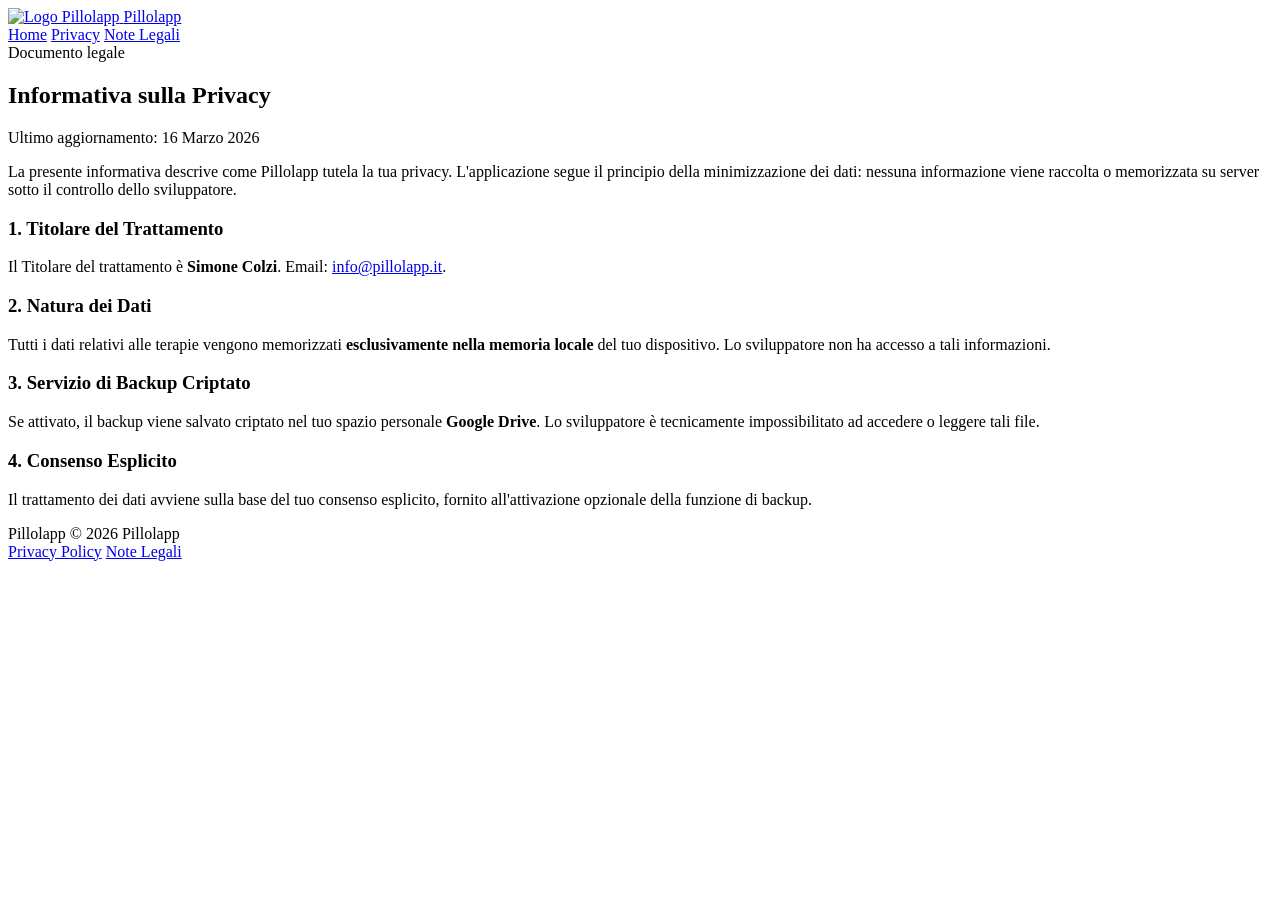
==== privacy.html @ 1ea66886 "Add files via upload" ====
<!DOCTYPE html>
<html lang="it">
<head>
    <meta charset="UTF-8">
    <meta name="viewport" content="width=device-width, initial-scale=1.0">
    <title>Pillolapp - Privacy Policy</title>
    <meta name="robots" content="noindex, nofollow">
    <link rel="stylesheet" href="style.css">
</head>
<body>

<nav>
    <a href="index.html" class="logo-container">
        <img src="icona-pillolapp.png" alt="Logo Pillolapp" class="logo-icon">
        <span class="logo-text">Pillolapp</span>
    </a>
    <div class="nav-links">
        <a href="index.html">Home</a>
        <a href="privacy.html">Privacy</a>
        <a href="legale.html">Note Legali</a>
    </div>
</nav>

<div class="prose-container">
    <div class="prose-header">
        <span class="section-label">Documento legale</span>
        <h2>Informativa sulla Privacy</h2>
        <span class="date-badge">Ultimo aggiornamento: 16 Marzo 2026</span>
    </div>

    <div class="prose">
        <p>La presente informativa descrive come Pillolapp tutela la tua privacy. L'applicazione segue il principio della minimizzazione dei dati: nessuna informazione viene raccolta o memorizzata su server sotto il controllo dello sviluppatore.</p>

        <h3>1. Titolare del Trattamento</h3>
        <p>Il Titolare del trattamento è <strong>Simone Colzi</strong>. Email: <a href="mailto:info@pillolapp.it">info@pillolapp.it</a>.</p>

        <h3>2. Natura dei Dati</h3>
        <p>Tutti i dati relativi alle terapie vengono memorizzati <strong>esclusivamente nella memoria locale</strong> del tuo dispositivo. Lo sviluppatore non ha accesso a tali informazioni.</p>

        <h3>3. Servizio di Backup Criptato</h3>
        <p>Se attivato, il backup viene salvato criptato nel tuo spazio personale <strong>Google Drive</strong>. Lo sviluppatore è tecnicamente impossibilitato ad accedere o leggere tali file.</p>

        <h3>4. Consenso Esplicito</h3>
        <p>Il trattamento dei dati avviene sulla base del tuo consenso esplicito, fornito all'attivazione opzionale della funzione di backup.</p>
    </div>
</div>

<footer>
    <div class="footer-inner">
        <span class="footer-logo">Pillolapp</span>
        <span>&copy; 2026 Pillolapp</span>
        <div class="footer-links">
            <a href="privacy.html">Privacy Policy</a>
            <a href="legale.html">Note Legali</a>
        </div>
    </div>
</footer>

</body>
</html>
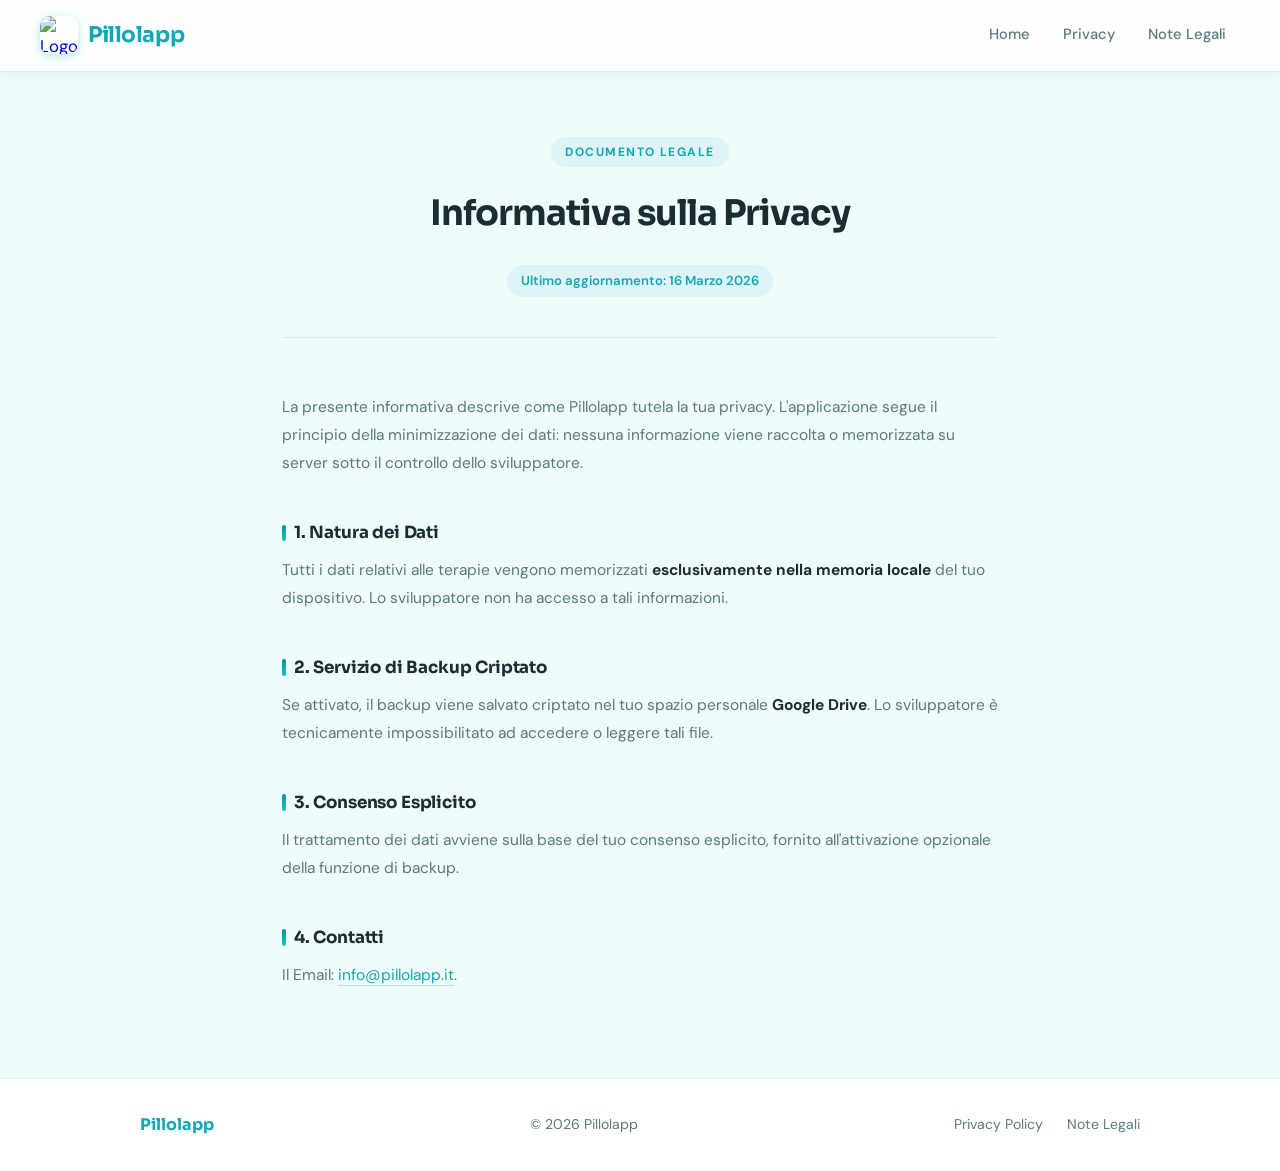
==== commit a58c5149: "Update privacy.html" ====
--- a/privacy.html
+++ b/privacy.html
@@ -31,17 +31,19 @@
     <div class="prose">
         <p>La presente informativa descrive come Pillolapp tutela la tua privacy. L'applicazione segue il principio della minimizzazione dei dati: nessuna informazione viene raccolta o memorizzata su server sotto il controllo dello sviluppatore.</p>
 
-        <h3>1. Titolare del Trattamento</h3>
-        <p>Il Titolare del trattamento è <strong>Simone Colzi</strong>. Email: <a href="mailto:info@pillolapp.it">info@pillolapp.it</a>.</p>
-
-        <h3>2. Natura dei Dati</h3>
+        <h3>1. Natura dei Dati</h3>
         <p>Tutti i dati relativi alle terapie vengono memorizzati <strong>esclusivamente nella memoria locale</strong> del tuo dispositivo. Lo sviluppatore non ha accesso a tali informazioni.</p>
 
-        <h3>3. Servizio di Backup Criptato</h3>
+        <h3>2. Servizio di Backup Criptato</h3>
         <p>Se attivato, il backup viene salvato criptato nel tuo spazio personale <strong>Google Drive</strong>. Lo sviluppatore è tecnicamente impossibilitato ad accedere o leggere tali file.</p>
 
-        <h3>4. Consenso Esplicito</h3>
+        <h3>3. Consenso Esplicito</h3>
         <p>Il trattamento dei dati avviene sulla base del tuo consenso esplicito, fornito all'attivazione opzionale della funzione di backup.</p>
+
+        <h3>4. Contatti</h3>
+        <p>Il Email: <a href="mailto:info@pillolapp.it">info@pillolapp.it</a>.</p>
+
+        
     </div>
 </div>
 
--- a/style.css
+++ b/style.css
@@ -0,0 +1,669 @@
+@import url('https://fonts.googleapis.com/css2?family=Sora:wght@300;400;600;700;800&family=DM+Sans:ital,wght@0,300;0,400;0,500;1,300&display=swap');
+
+:root {
+    --primary: #0fa8b4;
+    --primary-dark: #0b8a94;
+    --accent: #0de8d8;
+    --accent-soft: #a8f4ef;
+    --bg: #f0fbfc;
+    --surface: #ffffff;
+    --text: #1a2e32;
+    --text-muted: #5a7a80;
+    --border: rgba(15, 168, 180, 0.15);
+    --gradient: linear-gradient(135deg, #0b8a94 0%, #0fa8b4 45%, #12cfc0 100%);
+    --gradient-soft: linear-gradient(135deg, #e0f9f9 0%, #f0fbfc 100%);
+    --glow: 0 0 40px rgba(15, 168, 180, 0.25);
+    --shadow-sm: 0 2px 12px rgba(11, 138, 148, 0.08);
+    --shadow-md: 0 8px 32px rgba(11, 138, 148, 0.14);
+    --shadow-lg: 0 20px 60px rgba(11, 138, 148, 0.18);
+}
+
+*, *::before, *::after { box-sizing: border-box; margin: 0; padding: 0; }
+
+html { scroll-behavior: smooth; }
+
+body {
+    font-family: 'DM Sans', sans-serif;
+    font-size: 1.05rem;
+    line-height: 1.75;
+    color: var(--text);
+    background: var(--bg);
+    overflow-x: hidden;
+}
+
+/* ── NAVBAR ── */
+nav {
+    background: rgba(255,255,255,0.85);
+    backdrop-filter: blur(16px);
+    -webkit-backdrop-filter: blur(16px);
+    padding: 1rem 2.5rem;
+    display: flex;
+    justify-content: space-between;
+    align-items: center;
+    position: sticky;
+    top: 0;
+    z-index: 1000;
+    border-bottom: 1px solid var(--border);
+    box-shadow: var(--shadow-sm);
+}
+
+.logo-container {
+    display: flex;
+    align-items: center;
+    text-decoration: none;
+    gap: 10px;
+}
+
+.logo-icon {
+    width: 38px;
+    height: 38px;
+    border-radius: 10px;
+    object-fit: contain;
+    box-shadow: 0 2px 10px rgba(15,168,180,0.3);
+}
+
+.logo-text {
+    font-family: 'Sora', sans-serif;
+    font-size: 1.35rem;
+    font-weight: 700;
+    color: var(--primary);
+    letter-spacing: -0.02em;
+}
+
+.nav-links {
+    display: flex;
+    gap: 0.25rem;
+}
+
+.nav-links a {
+    text-decoration: none;
+    color: var(--text-muted);
+    font-size: 0.92rem;
+    font-weight: 500;
+    padding: 0.4rem 0.9rem;
+    border-radius: 8px;
+    transition: background 0.2s, color 0.2s;
+}
+
+.nav-links a:hover {
+    background: rgba(15,168,180,0.1);
+    color: var(--primary);
+}
+
+/* ── HERO ── */
+.hero {
+    position: relative;
+    background: var(--gradient);
+    min-height: 88vh;
+    display: flex;
+    align-items: center;
+    justify-content: center;
+    text-align: center;
+    overflow: hidden;
+    padding: 5rem 2rem 8rem;
+}
+
+.hero::before {
+    content: '';
+    position: absolute;
+    inset: 0;
+    background:
+        radial-gradient(ellipse 70% 60% at 20% 30%, rgba(255,255,255,0.08) 0%, transparent 60%),
+        radial-gradient(ellipse 50% 70% at 80% 80%, rgba(0,0,0,0.08) 0%, transparent 60%);
+    pointer-events: none;
+}
+
+/* Decorative floating circles */
+.hero::after {
+    content: '';
+    position: absolute;
+    width: 600px;
+    height: 600px;
+    border-radius: 50%;
+    border: 1px solid rgba(255,255,255,0.1);
+    top: -200px;
+    right: -150px;
+    pointer-events: none;
+}
+
+.hero-inner {
+    position: relative;
+    z-index: 1;
+    max-width: 760px;
+}
+
+.hero-badge {
+    display: inline-flex;
+    align-items: center;
+    gap: 6px;
+    background: rgba(255,255,255,0.18);
+    backdrop-filter: blur(8px);
+    border: 1px solid rgba(255,255,255,0.3);
+    color: white;
+    font-size: 0.8rem;
+    font-weight: 600;
+    letter-spacing: 0.08em;
+    text-transform: uppercase;
+    padding: 0.35rem 1rem;
+    border-radius: 100px;
+    margin-bottom: 1.75rem;
+    animation: fadeSlideDown 0.6s ease both;
+}
+
+.hero-badge span { opacity: 0.7; }
+
+.hero h1 {
+    font-family: 'Sora', sans-serif;
+    font-size: clamp(2.8rem, 7vw, 5rem);
+    font-weight: 800;
+    color: white;
+    letter-spacing: -0.04em;
+    line-height: 1.05;
+    margin-bottom: 1.4rem;
+    animation: fadeSlideUp 0.7s 0.1s ease both;
+}
+
+.hero h1 em {
+    font-style: normal;
+    position: relative;
+    color: var(--accent-soft);
+}
+
+.hero p {
+    font-size: clamp(1rem, 2.5vw, 1.2rem);
+    color: rgba(255,255,255,0.85);
+    max-width: 540px;
+    margin: 0 auto 2.5rem;
+    font-weight: 300;
+    animation: fadeSlideUp 0.7s 0.2s ease both;
+}
+
+.hero-actions {
+    display: flex;
+    gap: 1rem;
+    justify-content: center;
+    flex-wrap: wrap;
+    animation: fadeSlideUp 0.7s 0.3s ease both;
+}
+
+.btn-primary {
+    display: inline-flex;
+    align-items: center;
+    gap: 10px;
+    background: white;
+    color: var(--primary-dark);
+    font-family: 'Sora', sans-serif;
+    font-size: 0.95rem;
+    font-weight: 700;
+    padding: 0.9rem 2rem;
+    border-radius: 14px;
+    text-decoration: none;
+    box-shadow: 0 4px 24px rgba(0,0,0,0.18);
+    transition: transform 0.2s, box-shadow 0.2s;
+    letter-spacing: -0.01em;
+}
+
+.btn-primary:hover {
+    transform: translateY(-2px);
+    box-shadow: 0 8px 32px rgba(0,0,0,0.22);
+}
+
+.btn-primary svg { flex-shrink: 0; }
+
+.btn-ghost {
+    display: inline-flex;
+    align-items: center;
+    gap: 8px;
+    background: rgba(255,255,255,0.12);
+    border: 1px solid rgba(255,255,255,0.3);
+    color: white;
+    font-size: 0.95rem;
+    font-weight: 500;
+    padding: 0.9rem 1.8rem;
+    border-radius: 14px;
+    text-decoration: none;
+    transition: background 0.2s;
+    backdrop-filter: blur(6px);
+}
+
+.btn-ghost:hover { background: rgba(255,255,255,0.2); }
+
+/* Hero wave separator */
+.hero-wave {
+    position: absolute;
+    bottom: -1px;
+    left: 0;
+    width: 100%;
+    overflow: hidden;
+    line-height: 0;
+}
+
+.hero-wave svg {
+    display: block;
+    width: 100%;
+    height: 70px;
+}
+
+/* ── MAIN CONTAINER ── */
+.container {
+    max-width: 1000px;
+    margin: 0 auto;
+    padding: 5rem 2rem 4rem;
+}
+
+/* ── TRUST PILLS ── */
+.trust-bar {
+    display: flex;
+    justify-content: center;
+    flex-wrap: wrap;
+    gap: 1rem;
+    margin-bottom: 5rem;
+    animation: fadeSlideUp 0.7s 0.4s ease both;
+}
+
+.trust-pill {
+    display: flex;
+    align-items: center;
+    gap: 8px;
+    background: var(--surface);
+    border: 1px solid var(--border);
+    padding: 0.6rem 1.2rem;
+    border-radius: 100px;
+    font-size: 0.88rem;
+    font-weight: 500;
+    color: var(--text-muted);
+    box-shadow: var(--shadow-sm);
+}
+
+.trust-pill .dot {
+    width: 8px;
+    height: 8px;
+    border-radius: 50%;
+    background: var(--primary);
+    box-shadow: 0 0 6px var(--primary);
+}
+
+/* ── SECTION INTRO ── */
+.section-intro {
+    text-align: center;
+    max-width: 620px;
+    margin: 0 auto 3.5rem;
+}
+
+.section-label {
+    display: inline-block;
+    font-size: 0.75rem;
+    font-weight: 700;
+    letter-spacing: 0.12em;
+    text-transform: uppercase;
+    color: var(--primary);
+    background: rgba(15,168,180,0.08);
+    padding: 0.3rem 0.9rem;
+    border-radius: 100px;
+    margin-bottom: 1rem;
+}
+
+.section-intro h2 {
+    font-family: 'Sora', sans-serif;
+    font-size: clamp(1.6rem, 4vw, 2.2rem);
+    font-weight: 700;
+    color: var(--text);
+    letter-spacing: -0.03em;
+    line-height: 1.2;
+    margin-bottom: 1rem;
+}
+
+.section-intro p {
+    color: var(--text-muted);
+    font-size: 1rem;
+    font-weight: 300;
+}
+
+/* ── FEATURE GRID ── */
+.feature-grid {
+    display: grid;
+    grid-template-columns: repeat(2, 1fr);
+    gap: 1.25rem;
+    margin-bottom: 5rem;
+}
+
+.feature-item {
+    background: var(--surface);
+    padding: 2rem;
+    border-radius: 20px;
+    border: 1px solid var(--border);
+    box-shadow: var(--shadow-sm);
+    transition: transform 0.25s, box-shadow 0.25s;
+    position: relative;
+    overflow: hidden;
+}
+
+.feature-item::before {
+    content: '';
+    position: absolute;
+    top: 0;
+    left: 0;
+    right: 0;
+    height: 3px;
+    background: var(--gradient);
+    opacity: 0;
+    transition: opacity 0.25s;
+}
+
+.feature-item:hover {
+    transform: translateY(-4px);
+    box-shadow: var(--shadow-md);
+}
+
+.feature-item:hover::before { opacity: 1; }
+
+.feature-icon {
+    width: 48px;
+    height: 48px;
+    border-radius: 14px;
+    background: rgba(15,168,180,0.1);
+    display: flex;
+    align-items: center;
+    justify-content: center;
+    margin-bottom: 1.1rem;
+    font-size: 1.4rem;
+}
+
+.feature-item strong {
+    display: block;
+    font-family: 'Sora', sans-serif;
+    font-size: 1rem;
+    font-weight: 700;
+    color: var(--text);
+    margin-bottom: 0.5rem;
+    letter-spacing: -0.01em;
+}
+
+.feature-item p {
+    font-size: 0.92rem;
+    color: var(--text-muted);
+    line-height: 1.65;
+}
+
+/* ── WHY SECTION ── */
+.why-section {
+    background: var(--gradient);
+    border-radius: 28px;
+    padding: 3.5rem;
+    text-align: center;
+    color: white;
+    position: relative;
+    overflow: hidden;
+    margin-bottom: 5rem;
+}
+
+.why-section::before {
+    content: '';
+    position: absolute;
+    inset: 0;
+    background: radial-gradient(ellipse 60% 80% at 80% 20%, rgba(255,255,255,0.08) 0%, transparent 60%);
+    pointer-events: none;
+}
+
+.why-section h2 {
+    font-family: 'Sora', sans-serif;
+    font-size: clamp(1.5rem, 3.5vw, 2rem);
+    font-weight: 700;
+    letter-spacing: -0.03em;
+    margin-bottom: 1.2rem;
+    color: white;
+}
+
+.why-section p {
+    font-size: 1rem;
+    color: rgba(255,255,255,0.82);
+    max-width: 560px;
+    margin: 0 auto;
+    font-weight: 300;
+}
+
+/* ── CTA SECTION ── */
+.cta-section {
+    background: var(--surface);
+    border: 1px solid var(--border);
+    border-radius: 28px;
+    padding: 3.5rem 2rem;
+    text-align: center;
+    box-shadow: var(--shadow-md);
+    position: relative;
+    overflow: hidden;
+    margin-bottom: 2rem;
+}
+
+.cta-section::before {
+    content: '';
+    position: absolute;
+    bottom: -60px;
+    right: -60px;
+    width: 250px;
+    height: 250px;
+    border-radius: 50%;
+    background: radial-gradient(circle, rgba(15,168,180,0.08) 0%, transparent 70%);
+    pointer-events: none;
+}
+
+.cta-section h3 {
+    font-family: 'Sora', sans-serif;
+    font-size: clamp(1.4rem, 3vw, 1.9rem);
+    font-weight: 700;
+    color: var(--text);
+    letter-spacing: -0.03em;
+    margin-bottom: 0.75rem;
+}
+
+.cta-section p {
+    color: var(--text-muted);
+    margin-bottom: 2rem;
+    font-size: 0.98rem;
+}
+
+.cta-btn {
+    display: inline-flex;
+    align-items: center;
+    gap: 10px;
+    background: var(--gradient);
+    color: white;
+    font-family: 'Sora', sans-serif;
+    font-size: 1rem;
+    font-weight: 700;
+    padding: 1rem 2.4rem;
+    border-radius: 14px;
+    text-decoration: none;
+    box-shadow: 0 4px 20px rgba(15,168,180,0.4);
+    transition: transform 0.2s, box-shadow 0.2s;
+    letter-spacing: -0.01em;
+}
+
+.cta-btn:hover {
+    transform: translateY(-3px);
+    box-shadow: 0 8px 32px rgba(15,168,180,0.5);
+}
+
+/* ── LEGAL/PRIVACY PAGES ── */
+.prose-container {
+    max-width: 780px;
+    margin: 0 auto;
+    padding: 4rem 2rem 5rem;
+}
+
+.prose-header {
+    text-align: center;
+    margin-bottom: 3.5rem;
+    padding-bottom: 2.5rem;
+    border-bottom: 1px solid var(--border);
+}
+
+.prose-header h2 {
+    font-family: 'Sora', sans-serif;
+    font-size: clamp(1.6rem, 4vw, 2.2rem);
+    font-weight: 700;
+    color: var(--text);
+    letter-spacing: -0.03em;
+    margin-bottom: 0.5rem;
+}
+
+.prose-header .date-badge {
+    display: inline-block;
+    background: rgba(15,168,180,0.08);
+    color: var(--primary);
+    font-size: 0.82rem;
+    font-weight: 600;
+    padding: 0.3rem 0.9rem;
+    border-radius: 100px;
+    margin-top: 0.75rem;
+}
+
+.prose h3 {
+    font-family: 'Sora', sans-serif;
+    font-size: 1.05rem;
+    font-weight: 700;
+    color: var(--text);
+    margin-top: 2.5rem;
+    margin-bottom: 0.6rem;
+    letter-spacing: -0.01em;
+    display: flex;
+    align-items: center;
+    gap: 8px;
+}
+
+.prose h3::before {
+    content: '';
+    display: inline-block;
+    width: 4px;
+    height: 1em;
+    background: var(--gradient);
+    border-radius: 2px;
+    flex-shrink: 0;
+}
+
+.prose p {
+    color: var(--text-muted);
+    font-size: 0.97rem;
+    line-height: 1.8;
+    margin-bottom: 0.5rem;
+}
+
+.prose strong { color: var(--text); }
+
+.prose a {
+    color: var(--primary);
+    text-decoration: none;
+    border-bottom: 1px solid rgba(15,168,180,0.3);
+    transition: border-color 0.2s;
+}
+
+.prose a:hover { border-color: var(--primary); }
+
+.contact-box {
+    background: var(--gradient-soft);
+    border: 1px solid var(--border);
+    border-radius: 16px;
+    padding: 1.75rem 2rem;
+    margin-top: 3rem;
+    display: flex;
+    align-items: center;
+    gap: 1rem;
+}
+
+.contact-box-icon {
+    width: 44px;
+    height: 44px;
+    flex-shrink: 0;
+    background: var(--gradient);
+    border-radius: 12px;
+    display: flex;
+    align-items: center;
+    justify-content: center;
+    font-size: 1.2rem;
+}
+
+.contact-box strong {
+    display: block;
+    font-weight: 600;
+    color: var(--text);
+    margin-bottom: 0.2rem;
+    font-size: 0.95rem;
+}
+
+.contact-box a {
+    color: var(--primary);
+    text-decoration: none;
+    font-size: 0.92rem;
+    font-weight: 500;
+}
+
+/* ── FOOTER ── */
+footer {
+    border-top: 1px solid var(--border);
+    padding: 2rem 2.5rem;
+    text-align: center;
+    color: var(--text-muted);
+    font-size: 0.88rem;
+    background: var(--surface);
+}
+
+footer .footer-inner {
+    display: flex;
+    align-items: center;
+    justify-content: space-between;
+    max-width: 1000px;
+    margin: 0 auto;
+    flex-wrap: wrap;
+    gap: 1rem;
+}
+
+footer .footer-logo {
+    font-family: 'Sora', sans-serif;
+    font-weight: 700;
+    color: var(--primary);
+    font-size: 1rem;
+}
+
+footer .footer-links { display: flex; gap: 1.5rem; }
+
+footer a {
+    color: var(--text-muted);
+    text-decoration: none;
+    transition: color 0.2s;
+}
+
+footer a:hover { color: var(--primary); }
+
+/* ── ANIMATIONS ── */
+@keyframes fadeSlideUp {
+    from { opacity: 0; transform: translateY(24px); }
+    to   { opacity: 1; transform: translateY(0); }
+}
+
+@keyframes fadeSlideDown {
+    from { opacity: 0; transform: translateY(-12px); }
+    to   { opacity: 1; transform: translateY(0); }
+}
+
+.reveal {
+    opacity: 0;
+    transform: translateY(28px);
+    transition: opacity 0.6s ease, transform 0.6s ease;
+}
+
+.reveal.visible {
+    opacity: 1;
+    transform: translateY(0);
+}
+
+/* ── RESPONSIVE ── */
+@media (max-width: 640px) {
+    nav { padding: 0.85rem 1.25rem; }
+    .nav-links a { padding: 0.35rem 0.6rem; font-size: 0.85rem; }
+    .feature-grid { grid-template-columns: 1fr; }
+    .why-section, .cta-section { padding: 2.5rem 1.5rem; }
+    .container { padding: 3rem 1.25rem 3rem; }
+    .prose-container { padding: 2.5rem 1.25rem 3rem; }
+    footer .footer-inner { flex-direction: column; text-align: center; }
+    .contact-box { flex-direction: column; text-align: center; }
+}
